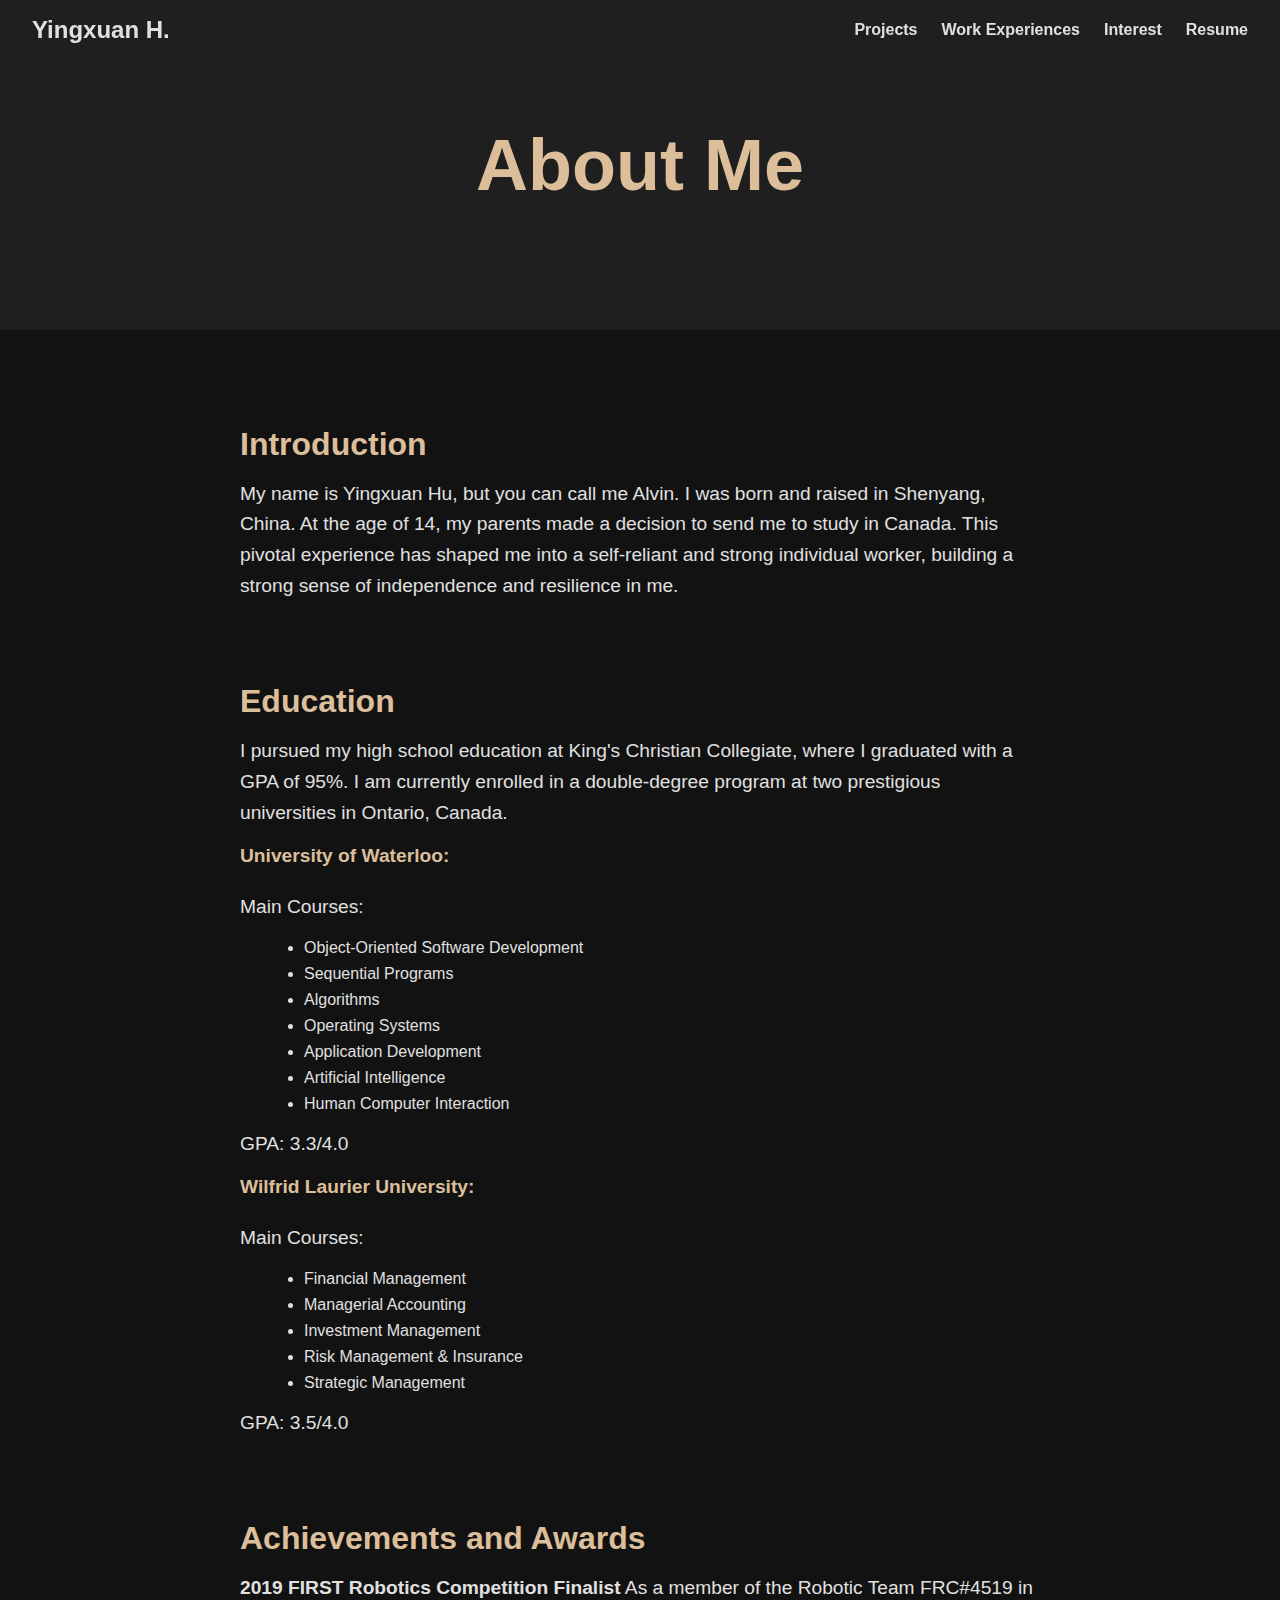
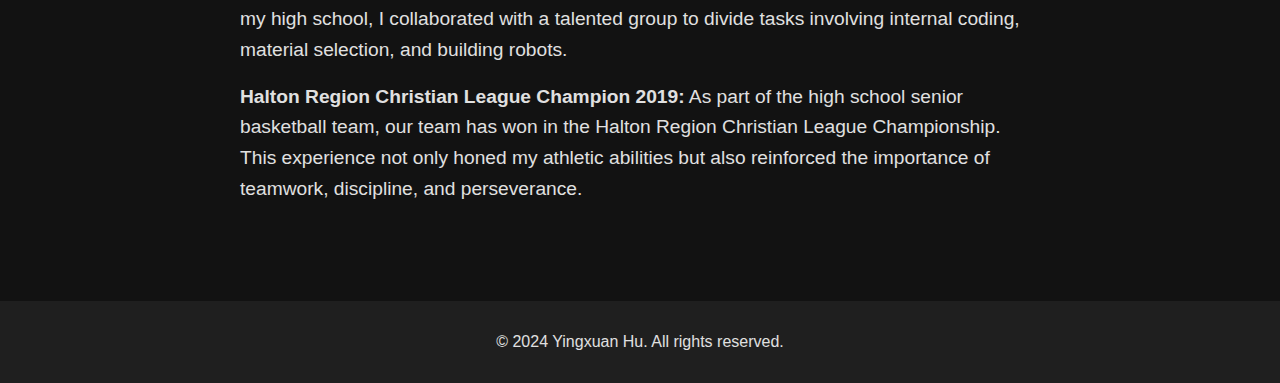
==== about.html @ 7f031b20 "Update about.html" ====
<!DOCTYPE html>
<html lang="en">
<head>
    <meta charset="UTF-8">
    <meta name="viewport" content="width=device-width, initial-scale=1.0">
    <title>About Me - Yingxuan Hu</title>
    <link rel="stylesheet" href="styles.css">
</head>
<body>
    <header>
        <div class="container">
            <div class="logo">
                <a href="index.html"><h1>Yingxuan H.</h1></a>
            </div>
            <nav>
                <ul>
                    <li><a href="projects.html">Projects</a></li>
                    <li><a href="experiences.html">Work Experiences</a></li>
                    <li><a href="interest.html">Interest</a></li>
                    <li><a href="YingxuanHu.pdf" target="_blank">Resume</a></li>
                </ul>
            </nav>
        </div>
    </header>
    <section id="about-header">
        <div class="container">
            <h2>About Me</h2>
        </div>
    </section>
    <section id="about-details">
        <div class="container">
            <div class="about-section">
                <h3>Introduction</h3>
                <p>My name is Yingxuan Hu, but you can call me Alvin. I was born and raised in Shenyang, China. At the age of 14, my parents made a
                    decision to send me to study in Canada. This pivotal experience has shaped me into a self-reliant and strong individual worker, 
                    building a strong sense of independence and resilience in me.</p>
            </div>
            <br>
            <div class="about-section">
                <h3>Education</h3>
                <p>I pursued my high school education at King's Christian Collegiate, where I graduated with a GPA of 95%. I am currently enrolled in a double-degree 
                    program at two prestigious universities in Ontario, Canada.</p>
                <h4>University of Waterloo:</h4>
                <p>Main Courses:</p>
                <ul>
                    <li>Object-Oriented Software Development</li>
                    <li>Sequential Programs</li>
                    <li>Algorithms</li>
                    <li>Operating Systems</li>
                    <li>Application Development</li>
                    <li>Artificial Intelligence</li>
                    <li>Human Computer Interaction</li>
                </ul>
                <p>GPA: 3.3/4.0</p>
                <h4>Wilfrid Laurier University:</h4>
                <p>Main Courses:</p>
                <ul>
                    <li>Financial Management</li>
                    <li>Managerial Accounting</li>
                    <li>Investment Management</li>
                    <li>Risk Management & Insurance</li>
                    <li>Strategic Management</li>
                </ul>
                <p>GPA: 3.5/4.0</p>
            </div>
            <br>
            <div class="about-section">
                <h3>Achievements and Awards</h3>
                <p><strong>2019 FIRST Robotics Competition Finalist</strong> As a member of the Robotic Team FRC#4519 in my high school, I collaborated with a talented group to 
                    divide tasks involving internal coding,  material selection, and building robots.</p>
                <p><strong>Halton Region Christian League Champion 2019:</strong> As part of the high school senior basketball team, our team has won in the Halton Region Christian
                     League Championship. This experience not only honed my athletic abilities but also reinforced the importance of teamwork, discipline, and perseverance.</p>
            </div>
        </div>
    </section>
    <footer>
        <div class="container">
            <p>&copy; 2024 Yingxuan Hu. All rights reserved.</p>
        </div>
    </footer>
</body>
</html>
---- styles.css ----
/* General styles */
body {
    font-family: 'Arial', sans-serif;
    margin: 0;
    padding: 0;
    background-color: #121212;
    color: #e0e0e0;
    display: flex;
    flex-direction: column;
    min-height: 100vh;
}

/* Header styles */
header {
    background-color: #1f1f1f;
    padding: 1rem 0;
    box-shadow: 0 2px 4px rgba(0, 0, 0, 0.1);
    position: fixed;
    width: 100%;
    top: 0;
    z-index: 1000;
}

header .container {
    display: flex;
    justify-content: space-between;
    align-items: center;
    padding: 0 2rem;
}

header .logo a {
    text-decoration: none;
    color: #e0e0e0;
}

header .logo h1 {
    margin: 0;
    font-size: 1.5rem;
    color: inherit; /* Inherit color from the anchor tag */
}

header nav ul {
    list-style: none;
    margin: 0;
    padding: 0;
    display: flex;
}

header nav ul li {
    margin-left: 1.5rem;
}

header nav ul li a {
    text-decoration: none;
    color: #e0e0e0;
    font-weight: bold;
    transition: color 0.3s;
}

header nav ul li a:hover {
    color: #dcbf9a; /* Changed to beige color */
}

header nav ul li a.highlighted {
    background-color: #dcbf9a; /* Changed to beige color */
    color: #1f1f1f;
    padding: 0.5rem 1rem;
    border-radius: 5px;
}

/* Hero section styles */
#hero {
    background: #121212;
    padding: 8rem 2rem 2rem 2rem; /* Adjusted padding */
    display: flex;
    align-items: center;
    justify-content: space-between;
    flex: 1;
}

#hero .container {
    display: flex;
    align-items: center;
    justify-content: space-between;
    width: 100%;
}

.hero-text {
    max-width: 50%;
    margin-left: 12rem; /* Adjust this value to change the left margin */
}

.hero-text h1 {
    font-size: 3rem;
    margin: 0;
    color: #dcbf9a; /* Changed to beige color */
}

.hero-text h1 span {
    font-size: 1.5rem; /* Made smaller */
    color: #fff; /* Changed to white */
}

.hero-text p {
    font-size: 1rem; /* Made smaller */
    color: #fff; /* Changed to white */
}

.cta-buttons {
    margin-top: 1.5rem;
}

.cta-buttons .btn {
    text-decoration: none;
    padding: 0.75rem 1.5rem;
    border-radius: 5px;
    font-weight: bold;
    margin-right: 1rem;
    transition: background-color 0.3s, color 0.3s;
}

.btn-primary {
    background-color: #dcbf9a; /* Changed to beige color */
    color: #1f1f1f;
}

.btn-primary:hover {
    background-color: #e0e0e0;
    color: #1f1f1f;
}

.btn-secondary {
    background-color: #1f1f1f;
    color: #e0e0e0;
    border: 2px solid #dcbf9a; /* Changed to beige color */
}

.btn-secondary:hover {
    background-color: #dcbf9a; /* Changed to beige color */
    color: #1f1f1f;
    border-color: #dcbf9a; /* Changed to beige color */
}

.hero-image {
    flex-shrink: 0;
    margin-left: auto;
    display: flex;
    align-items: center;
}

.hero-image img {
    max-width: 700px; /* Increased size */
    height: auto;
    border-radius: 40px;
    margin-right: 175px;
}

/* About section styles */
#about-header {
    padding: 4rem 2rem;
    background-color: #1f1f1f;
    text-align: center;
    font-size: 3rem;
    color: #dcbf9a; /* Beige color */
}

#about-details {
    padding: 4rem 2rem;
    background-color: #121212; /* Ensure background color matches the page background */
    color: #e0e0e0;
    max-width: 800px;
    margin: 0 auto;
}

.about-section {
    margin-bottom: 2rem;
}

.about-section h3 {
    font-size: 2rem;
    margin-bottom: 1rem;
    color: #dcbf9a; /* Beige color */
}

.about-section h4 {
    font-size: 1.2rem;
    margin-top: 1rem;
    color: #dcbf9a; /* Beige color */
}

.about-section p {
    margin: 1rem 0;
    font-size: 1.2rem;
    line-height: 1.6;
}

.about-section ul {
    list-style-type: disc;
    margin-left: 1.5rem;
    color: #e0e0e0;
}

.about-section ul li {
    margin-bottom: 0.5rem;
}

/* Contact section styles */
#contact-header {
    padding: 4rem 2rem; /* Adjusted padding to separate from the details section */
    background-color: #1f1f1f;
    text-align: center;
    font-size: 3rem;
    color: #dcbf9a;
}

#contact-details {
    padding: 4rem 2rem; /* Adjusted padding to match the design */
    background-color: #121212; /* Ensure background color matches the page background */
    color: #e0e0e0;
    text-align: center;
    max-width: 800px;
    margin: 0 auto;
    border-radius: 8px; /* Optional: Adds rounded corners */
}

#contact-details p {
    margin: 1rem 0;
    font-size: 1.2rem;
}

#contact-details p a {
    color: #dcbf9a; /* Changed to beige color */
    text-decoration: none;
}

#contact-details p a:hover {
    text-decoration: underline;
}

#contact-details p:first-of-type {
    font-size: 2rem; /* Change this value to adjust the size */
    font-weight: bold;
}

#work-header {
    padding: 4rem 2rem;
    background-color: #1f1f1f;
    text-align: center;
    font-size: 3rem;
    color: #dcbf9a; /* Beige color */
}

#work-details {
    padding: 4rem 2rem;
    background-color: #121212; /* Ensure background color matches the page background */
    color: #e0e0e0;
    max-width: 800px;
    margin: 0 auto;
}

.work-experience {
    margin-bottom: 2rem;
}

.work-experience h3 {
    font-size: 2rem;
    margin-bottom: 0.5rem;
    color: #dcbf9a; /* Beige color */
}

.work-experience h4 {
    font-size: 1.2rem;
    margin-bottom: 0.5rem;
    color: #dcbf9a; /* Beige color */
}

.work-experience ul {
    list-style-type: disc;
    margin-left: 1.5rem;
    color: #e0e0e0;
}

.work-experience ul li {
    margin-bottom: 0.5rem;
    font-size: 1.2rem;
}

/* Footer styles */
footer {
    background-color: #1f1f1f;
    color: #e0e0e0;
    text-align: center;
    padding: 1rem 0;
    margin-top: auto; /* Ensure footer stays at the bottom */
}
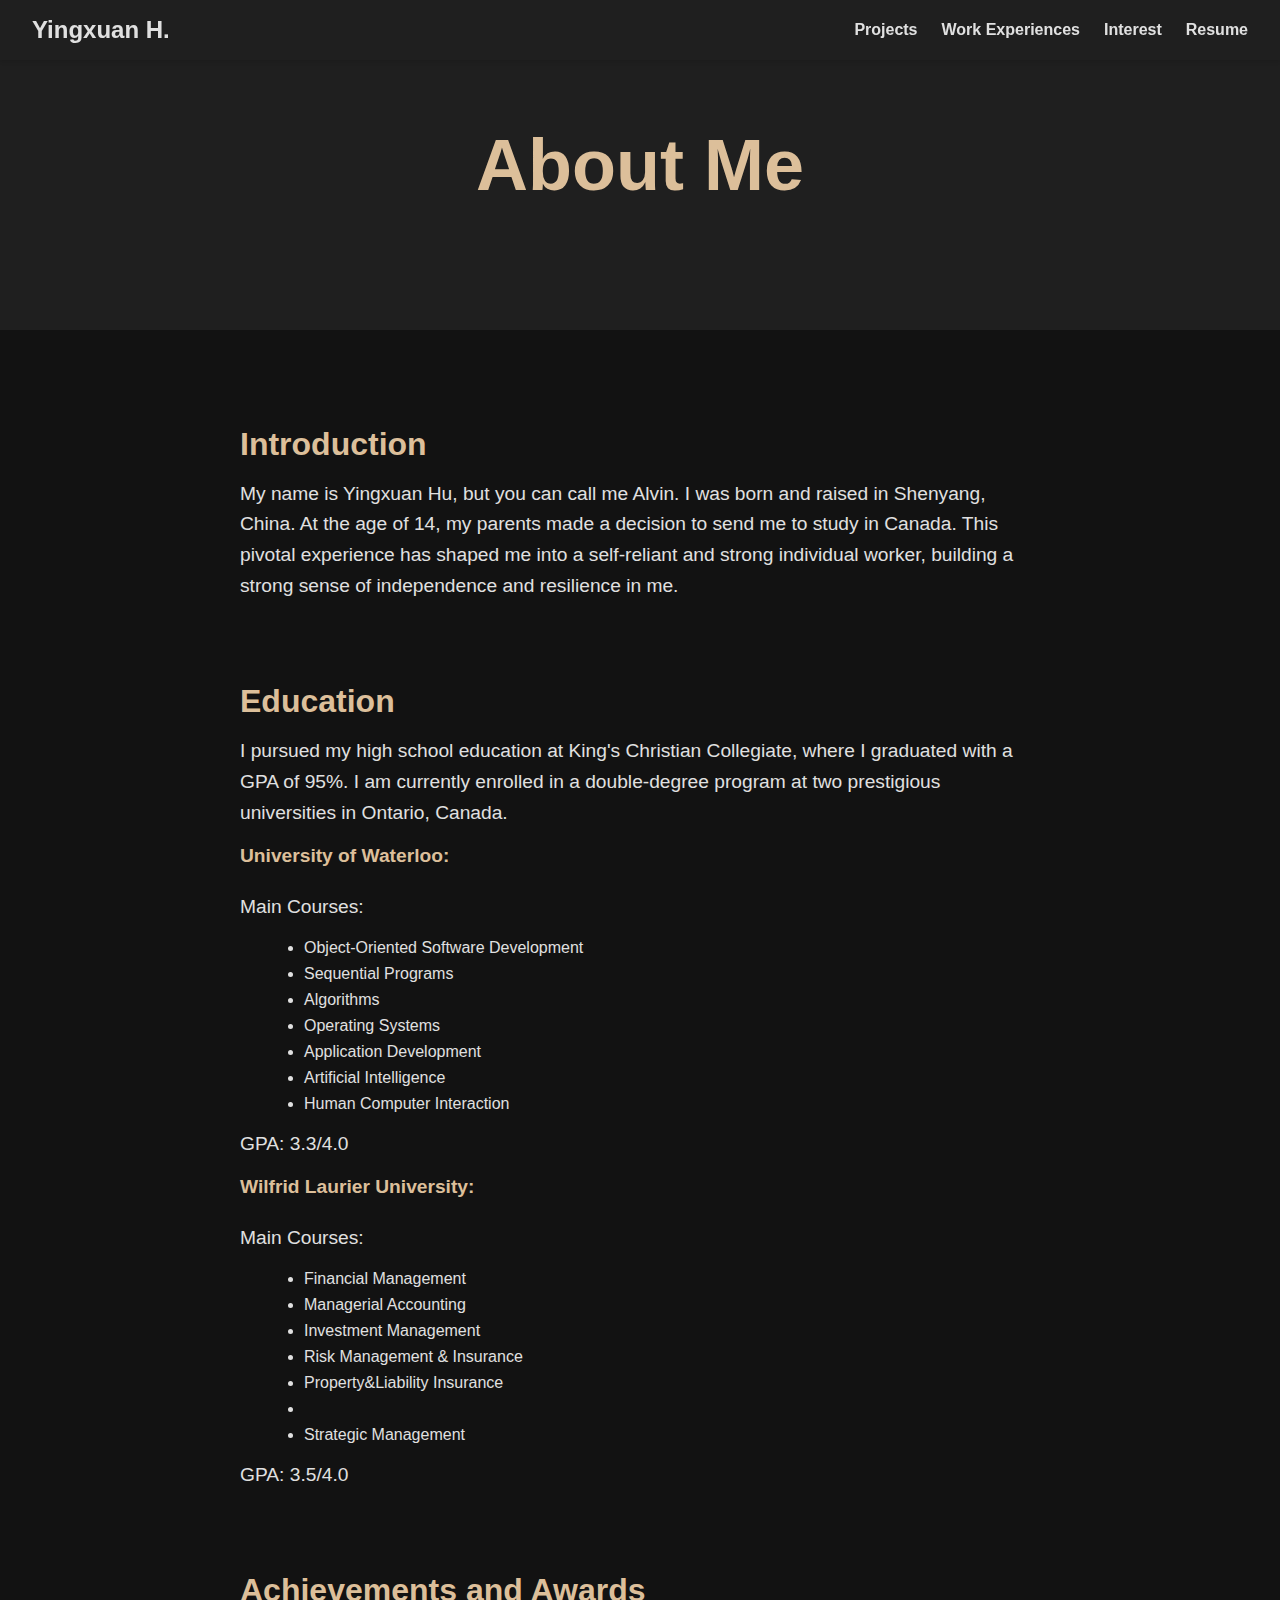
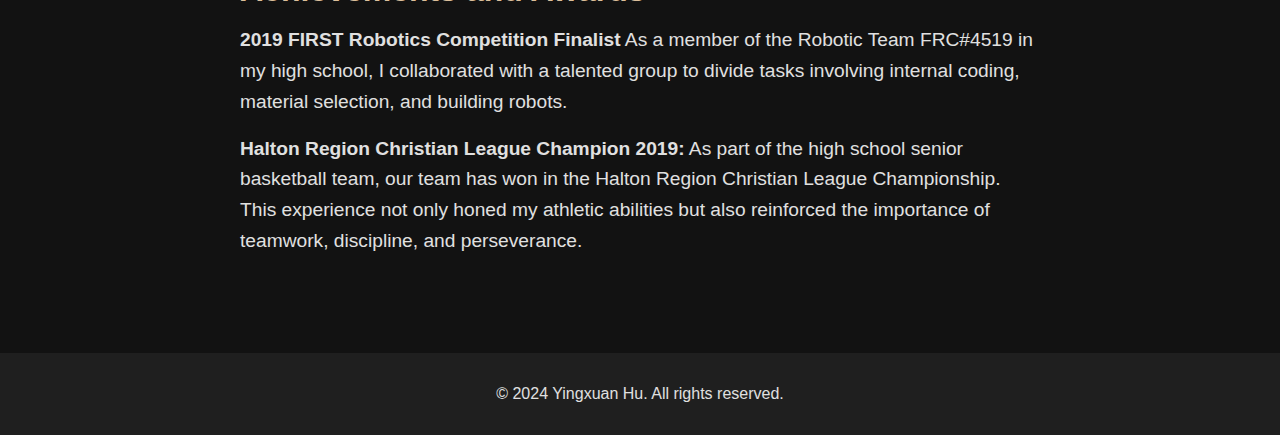
==== commit 35ae537f: "Update about.html" ====
--- a/about.html
+++ b/about.html
@@ -59,6 +59,7 @@
                     <li>Managerial Accounting</li>
                     <li>Investment Management</li>
                     <li>Risk Management & Insurance</li>
+                    <li>Property&Liability Insurance<li>
                     <li>Strategic Management</li>
                 </ul>
                 <p>GPA: 3.5/4.0</p>
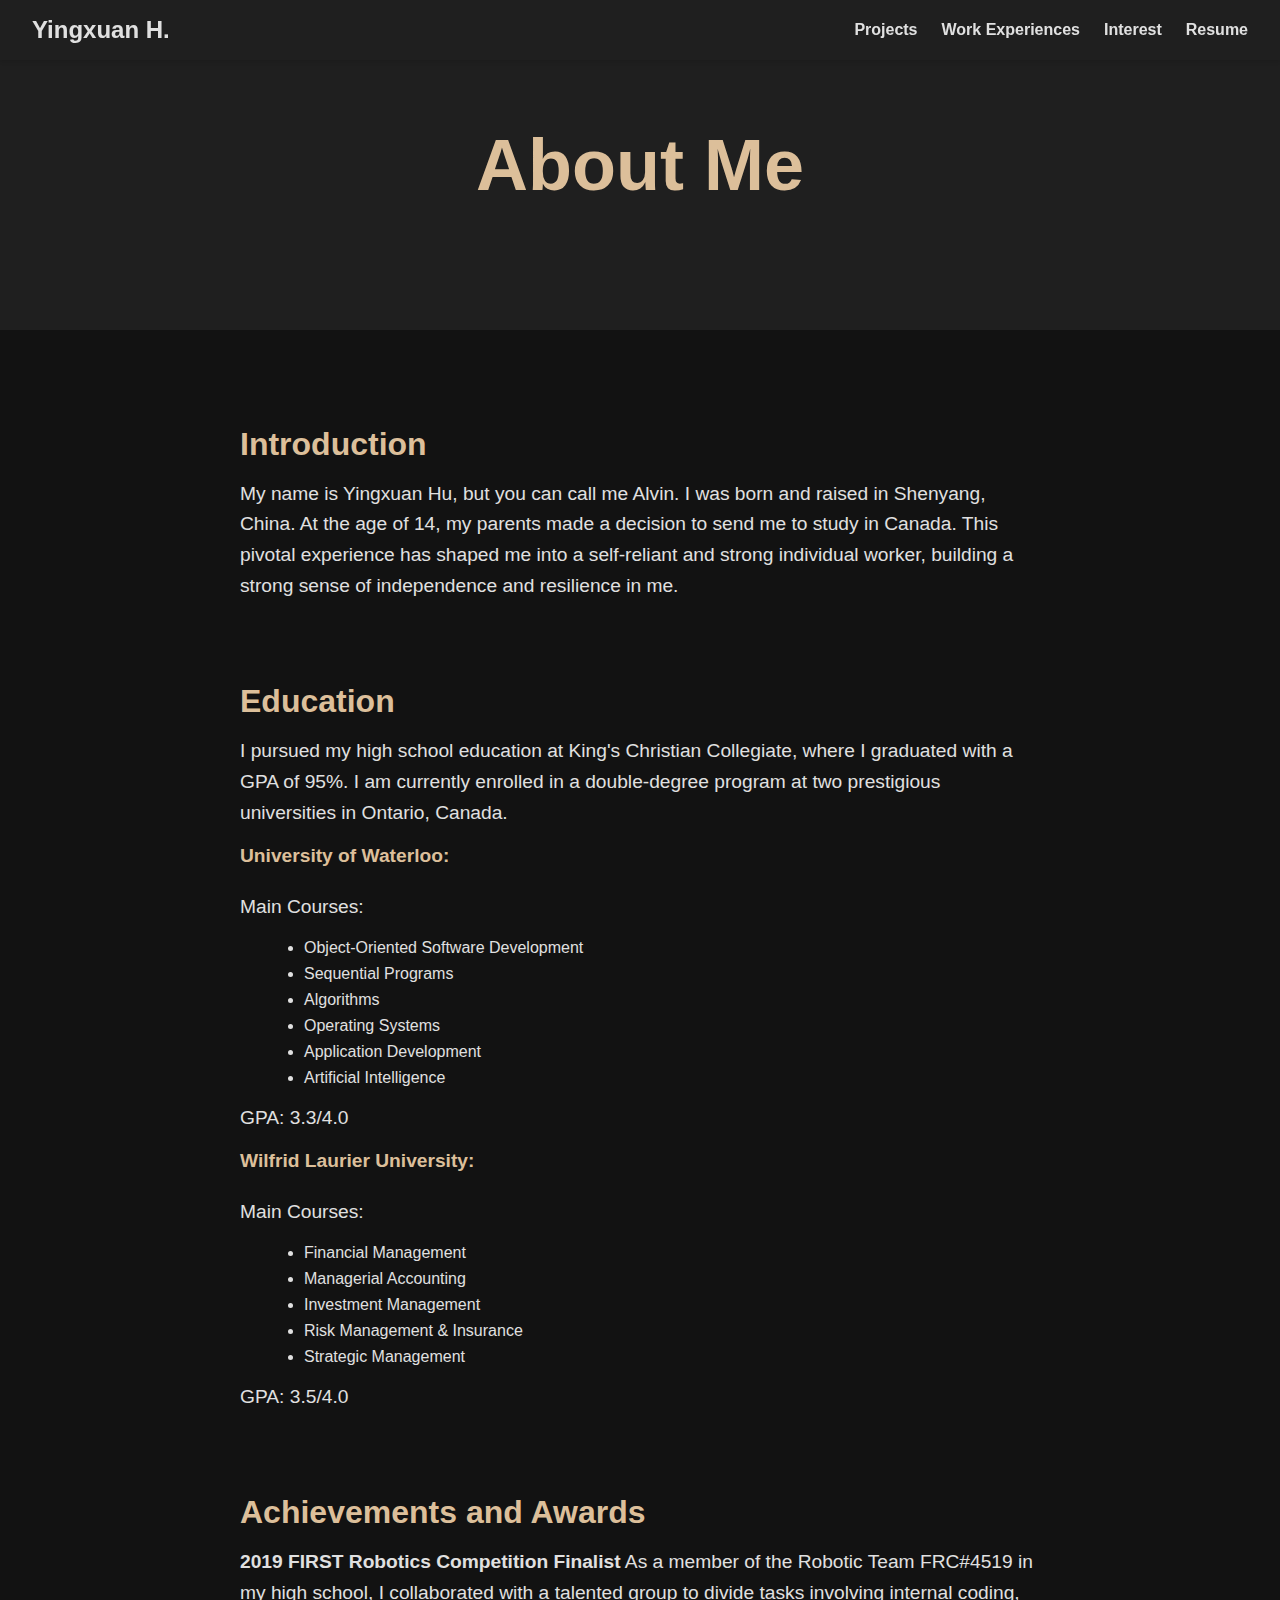
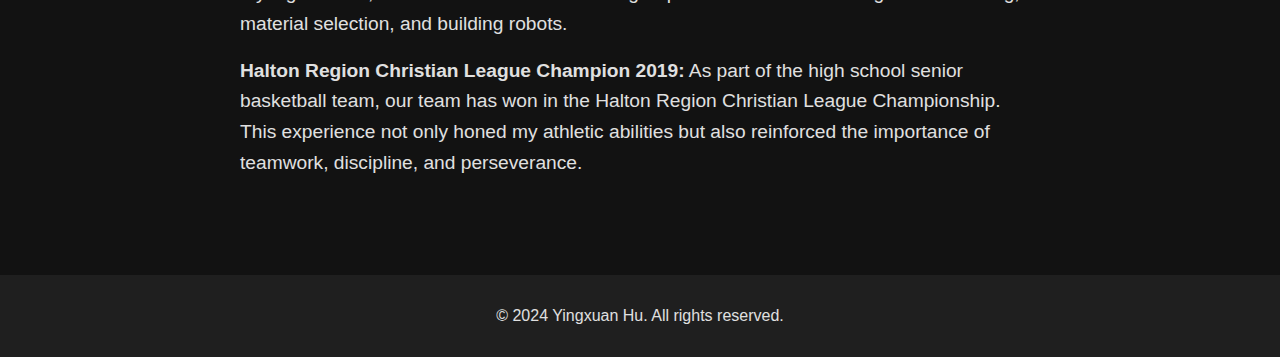
==== commit 62ddd99e: "Update about.html" ====
--- a/about.html
+++ b/about.html
@@ -49,7 +49,6 @@
                     <li>Operating Systems</li>
                     <li>Application Development</li>
                     <li>Artificial Intelligence</li>
-                    <li>Human Computer Interaction</li>
                 </ul>
                 <p>GPA: 3.3/4.0</p>
                 <h4>Wilfrid Laurier University:</h4>
@@ -59,7 +58,6 @@
                     <li>Managerial Accounting</li>
                     <li>Investment Management</li>
                     <li>Risk Management & Insurance</li>
-                    <li>Property&Liability Insurance<li>
                     <li>Strategic Management</li>
                 </ul>
                 <p>GPA: 3.5/4.0</p>
--- a/styles.css
+++ b/styles.css
@@ -285,6 +285,127 @@
     font-size: 1.2rem;
 }
 
+/* Header styles */
+#projects-header {
+    padding: 4rem 2rem;
+    background-color: #1f1f1f;
+    text-align: center;
+    font-size: 3rem;
+    color: #dcbf9a; /* Beige color */
+}
+
+/* Project section styles */
+#projects-details {
+    padding: 4rem 2rem;
+    background-color: #121212; /* Ensure background color matches the page background */
+    color: #e0e0e0;
+    max-width: 800px;
+    margin: 0 auto;
+}
+
+.project {
+    margin-bottom: 2rem;
+}
+
+.project .highlight {
+    font-size: 2rem;
+    margin-bottom: 0.5rem;
+    color: #dcbf9a; /* Beige color */
+}
+
+.project h4 {
+    font-size: 1.2rem;
+    margin-bottom: 0.5rem;
+    color: #e0e0e0; /* White color */
+}
+
+.project ul {
+    list-style-type: disc;
+    margin-left: 1.5rem;
+    color: #e0e0e0;
+}
+
+.project ul li {
+    margin-bottom: 0.5rem;
+    font-size: 1.2rem;
+}
+
+.project-image.large {
+    width: 100%; /* Ensure the image takes up full width */
+    height: auto;
+    display: block;
+    object-fit: cover; /* Ensure the image covers the container */
+    border: none;
+    margin: 0 auto;
+}
+
+
+/* Walkthrough section styles */
+.walkthrough-title {
+    font-size: 1.2rem;
+    color: #dcbf9a; /* Beige color */
+}
+
+.walkthrough {
+    margin-top: 1rem;
+}
+
+.walkthrough .step {
+    margin-bottom: 2rem;
+}
+
+.walkthrough .step-description {
+    font-size: 1.2rem;
+    margin-bottom: 1rem;
+    color: #e0e0e0; /* White color */
+}
+
+.walkthrough .project-image {
+    max-width: 45%; /* Adjust the size of the images */
+    margin-right: 1rem;
+    border-radius: 8px;
+}
+
+.project-image-custom-1 {
+    width: 700px;
+    height: 450px;
+}
+
+.project-image-custom-2 {
+    width: 700px;
+    height: 700px;
+}
+
+#table-of-contents {
+    margin-bottom: 2rem;
+    padding: 0rem;
+    border-radius: 0px;
+    border-bottom: 2px solid #dcbf9a; /* Beige color for the bottom border */
+}
+
+#table-of-contents h3 {
+    font-size: 2rem;
+    color: #dcbf9a;
+}
+
+#table-of-contents ul {
+    list-style-type: none;
+    padding: 0;
+}
+
+#table-of-contents ul li {
+    margin-bottom: 0.5rem;
+}
+
+#table-of-contents ul li a {
+    color: #dcbf9a; /* Beige color */
+    text-decoration: none;
+}
+
+#table-of-contents ul li a:hover {
+    text-decoration: underline;
+}
+
 /* Footer styles */
 footer {
     background-color: #1f1f1f;
